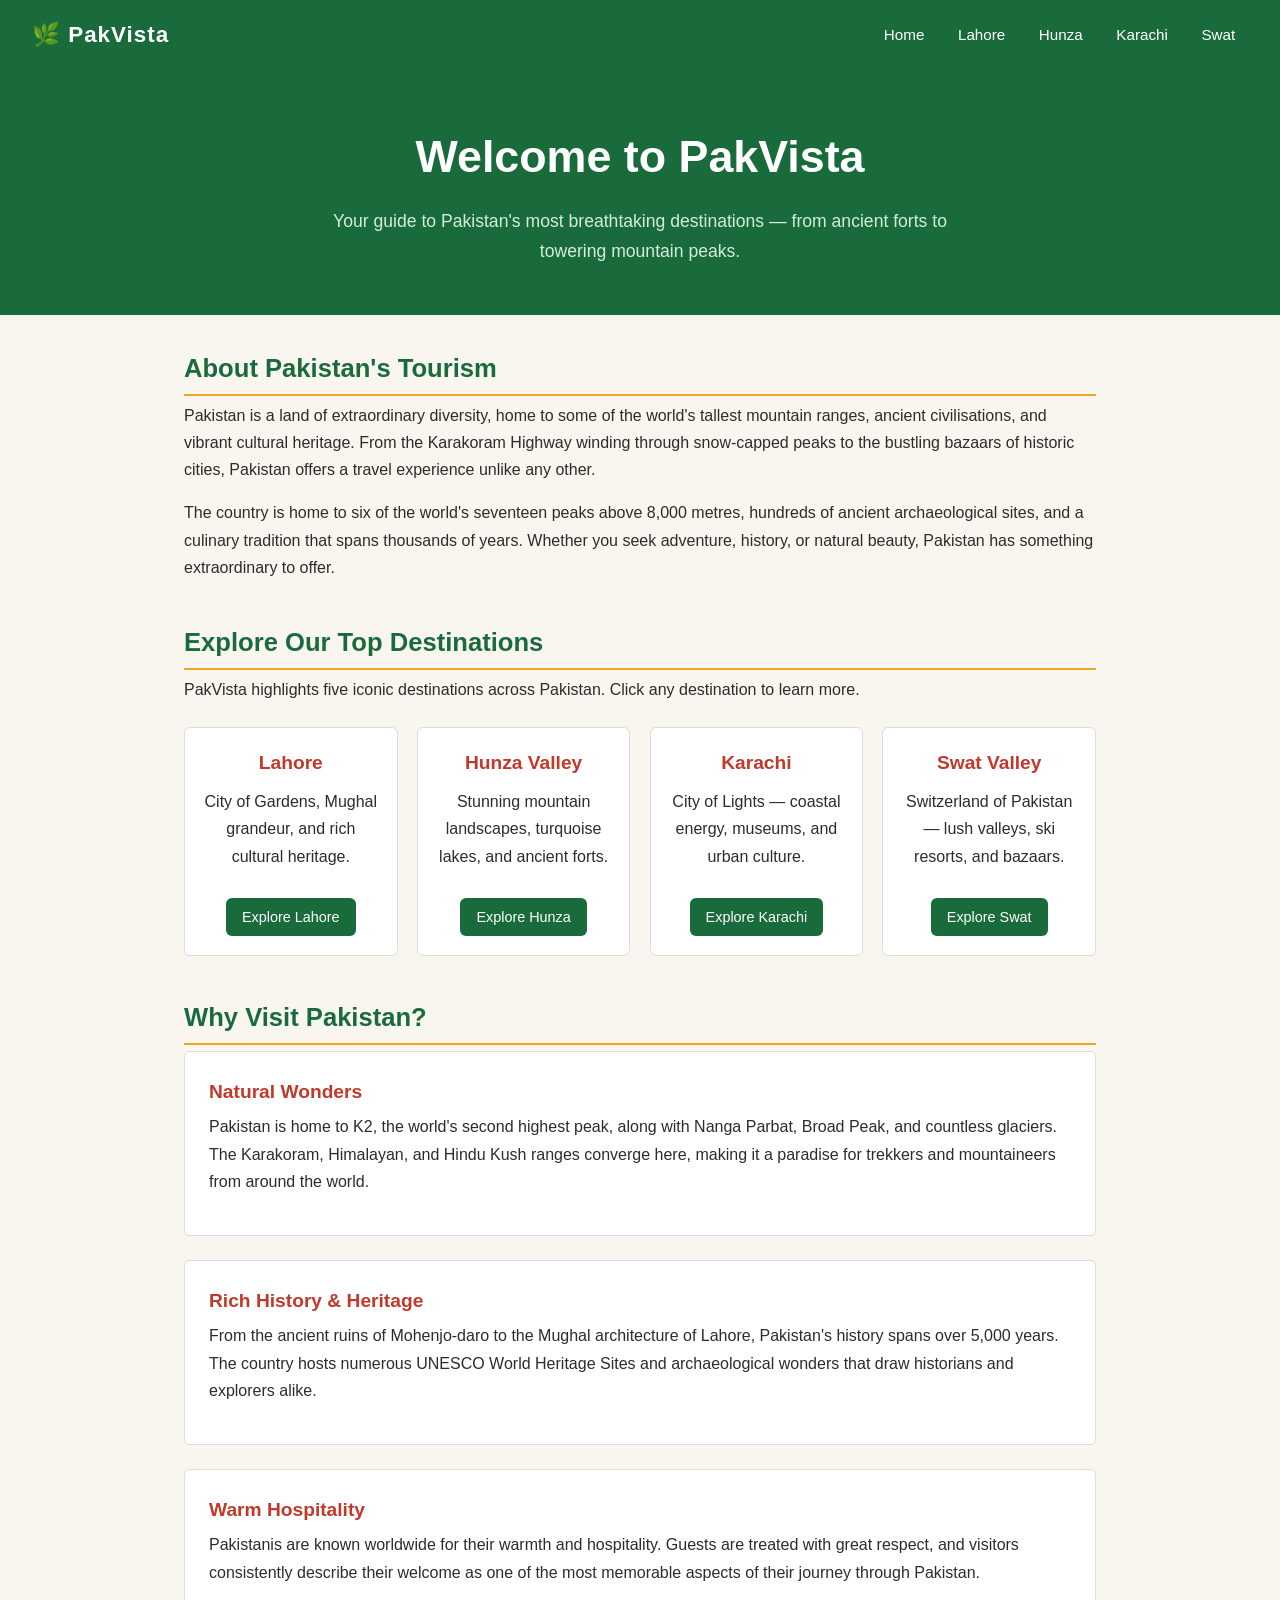
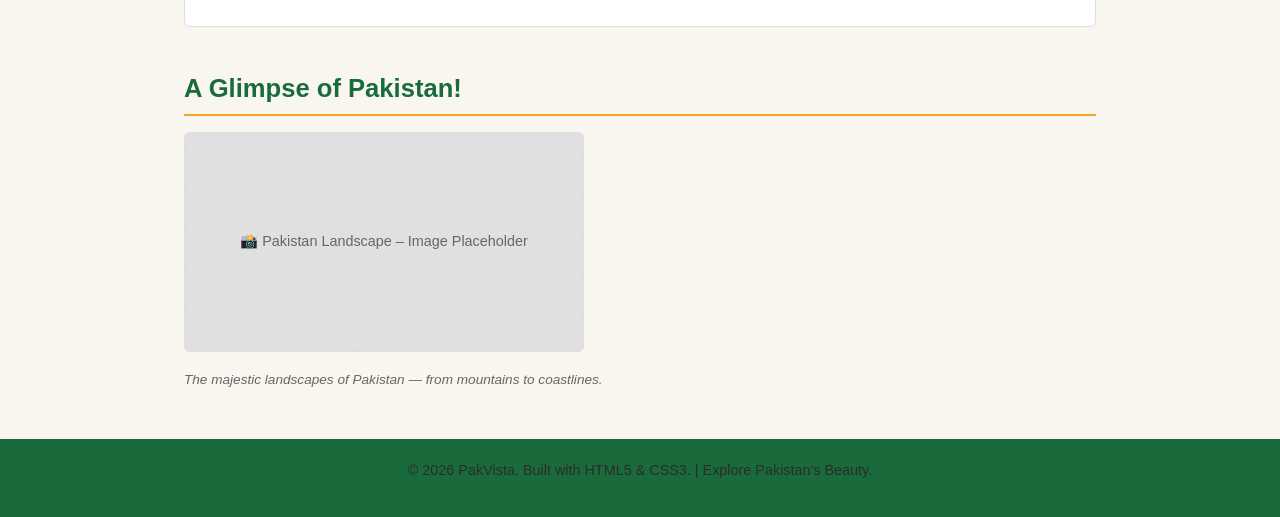
==== index.html @ c1deb564 "index" ====
<!DOCTYPE html>
<html lang="en">
<head>
  <meta charset="UTF-8">
  <meta name="viewport" content="width=device-width, initial-scale=1.0">
  <title>PakVista – Discover Pakistan</title>
  <link rel="stylesheet" href="style.css">
</head>
<body>

  <!-- Navigation -->
  <nav class="nav-bar">
    <span class="nav-logo">🌿 PakVista</span>
    <ul>
      <li><a href="index.html">Home</a></li>
      <li><a href="lahore.html">Lahore</a></li>
      <li><a href="hunza.html">Hunza</a></li>
      <li><a href="karachi.html">Karachi</a></li>
      <li><a href="swat.html">Swat</a></li>
    </ul>
  </nav>

  <!-- Hero -->
  <header class="hero">
    <h1>Welcome to PakVista</h1>
    <p>Your guide to Pakistan's most breathtaking destinations — from ancient forts to towering mountain peaks.</p>
  </header>

  <main>

    <!-- About Pakistan Tourism -->
    <section>
      <h2>About Pakistan's Tourism</h2>
      <p>
        Pakistan is a land of extraordinary diversity, home to some of the world's tallest mountain ranges,
        ancient civilisations, and vibrant cultural heritage. From the Karakoram Highway winding through
        snow-capped peaks to the bustling bazaars of historic cities, Pakistan offers a travel experience
        unlike any other.
      </p>
      <p>
        The country is home to six of the world's seventeen peaks above 8,000 metres, hundreds of ancient
        archaeological sites, and a culinary tradition that spans thousands of years. Whether you seek
        adventure, history, or natural beauty, Pakistan has something extraordinary to offer.
      </p>
    </section>

    <!-- Destinations -->
    <section>
      <h2>Explore Our Top Destinations</h2>
      <p>PakVista highlights five iconic destinations across Pakistan. Click any destination to learn more.</p>

      <div class="destination-grid">

        <div class="destination-card">
          <h3>Lahore</h3>
          <p>City of Gardens, Mughal grandeur, and rich cultural heritage.</p>
          <a href="lahore.html">Explore Lahore</a>
        </div>

        <div class="destination-card">
          <h3>Hunza Valley</h3>
          <p>Stunning mountain landscapes, turquoise lakes, and ancient forts.</p>
          <a href="hunza.html">Explore Hunza</a>
        </div>

        <div class="destination-card">
          <h3>Karachi</h3>
          <p>City of Lights — coastal energy, museums, and urban culture.</p>
          <a href="karachi.html">Explore Karachi</a>
        </div>

        <div class="destination-card">
          <h3>Swat Valley</h3>
          <p>Switzerland of Pakistan — lush valleys, ski resorts, and bazaars.</p>
          <a href="swat.html">Explore Swat</a>
        </div>

      </div>
    </section>

    <!-- Why Visit -->
    <section>
      <h2>Why Visit Pakistan?</h2>
      <article>
        <h3>Natural Wonders</h3>
        <p>
          Pakistan is home to K2, the world's second highest peak, along with Nanga Parbat, Broad Peak,
          and countless glaciers. The Karakoram, Himalayan, and Hindu Kush ranges converge here, making
          it a paradise for trekkers and mountaineers from around the world.
        </p>
      </article>
      <article>
        <h3>Rich History & Heritage</h3>
        <p>
          From the ancient ruins of Mohenjo-daro to the Mughal architecture of Lahore, Pakistan's
          history spans over 5,000 years. The country hosts numerous UNESCO World Heritage Sites and
          archaeological wonders that draw historians and explorers alike.
        </p>
      </article>
      <article>
        <h3>Warm Hospitality</h3>
        <p>
          Pakistanis are known worldwide for their warmth and hospitality. Guests are treated with
          great respect, and visitors consistently describe their welcome as one of the most memorable
          aspects of their journey through Pakistan.
        </p>
      </article>
    </section>

    <!-- Image Placeholder -->
    <section>
      <h2>A Glimpse of Pakistan!</h2>
      <figure>
        <div class="img-placeholder">📸 Pakistan Landscape – Image Placeholder</div>
        <figcaption>The majestic landscapes of Pakistan — from mountains to coastlines.</figcaption>
      </figure>
    </section>

  </main>

  <footer>
    <p>&copy; 2026 PakVista. Built with HTML5 &amp; CSS3. | Explore Pakistan's Beauty.</p>
  </footer>

</body>
</html>
---- style.css ----
/* =============================================
   PakVista – Shared Stylesheet
   All pages must link to this file.
   Do NOT create separate CSS files.
============================================= */

/* ---------- CSS Variables (Color Palette) ---------- */
:root {
  --color-primary:    #1a6b3c;   /* deep green */
  --color-secondary:  #f4a422;   /* golden yellow */
  --color-accent:     #c0392b;   /* pakistan red */
  --color-bg:         #f9f6f0;   /* warm off-white */
  --color-text:       #2c2c2c;
  --color-muted:      #666666;
  --color-white:      #ffffff;
  --color-border:     #dddddd;
  --font-main:        'Segoe UI', Tahoma, Geneva, Verdana, sans-serif;
  --radius:           6px;
}

/* ---------- Reset & Base ---------- */
*, *::before, *::after {
  box-sizing: border-box;
  margin: 0;
  padding: 0;
}

body {
  font-family: var(--font-main);
  background-color: var(--color-bg);
  color: var(--color-text);
  line-height: 1.7;
  font-size: 16px;
}

h1 {
  font-size: 2.2rem;
  color: var(--color-primary);
  margin-bottom: 0.5rem;
}

h2 {
  font-size: 1.6rem;
  color: var(--color-primary);
  margin-bottom: 0.4rem;
  border-bottom: 2px solid var(--color-secondary);
  padding-bottom: 0.2rem;
}

h3 {
  font-size: 1.2rem;
  color: var(--color-accent);
  margin-bottom: 0.3rem;
}

p {
  margin-bottom: 1rem;
  color: var(--color-text);
}

a {
  color: var(--color-primary);
  text-decoration: none;
}

a:hover {
  color: var(--color-secondary);
  text-decoration: underline;
}

ul {
  list-style: none;
  padding: 0;
}

/* ---------- Navigation Bar ---------- */
.nav-bar {
  background-color: var(--color-primary);
  padding: 0 2rem;
  display: flex;
  align-items: center;
  justify-content: space-between;
  flex-wrap: wrap;
}

.nav-bar .nav-logo {
  color: var(--color-white);
  font-size: 1.4rem;
  font-weight: bold;
  padding: 1rem 0;
  letter-spacing: 1px;
}

.nav-bar ul {
  display: flex;
  flex-wrap: wrap;
  gap: 0.5rem;
}

.nav-bar ul li a {
  color: var(--color-white);
  padding: 1rem 0.8rem;
  display: block;
  font-size: 0.95rem;
  transition: background 0.2s;
}

.nav-bar ul li a:hover {
  background-color: var(--color-secondary);
  color: var(--color-text);
  text-decoration: none;
  border-radius: var(--radius);
}

/* ---------- Header / Hero ---------- */
header.hero {
  background-color: var(--color-primary);
  color: var(--color-white);
  padding: 3rem 2rem;
  text-align: center;
}

header.hero h1 {
  color: var(--color-white);
  font-size: 2.8rem;
}

header.hero p {
  color: #d4edda;
  font-size: 1.1rem;
  max-width: 650px;
  margin: 0.8rem auto 0;
}

/* ---------- Main Content ---------- */
main {
  max-width: 960px;
  margin: 2rem auto;
  padding: 0 1.5rem;
}

section {
  margin-bottom: 2.5rem;
}

article {
  background: var(--color-white);
  border: 1px solid var(--color-border);
  border-radius: var(--radius);
  padding: 1.5rem;
  margin-bottom: 1.5rem;
}

/* ---------- Image Placeholder ---------- */
.img-placeholder {
  width: 100%;
  max-width: 400px;
  height: 220px;
  background-color: #e0e0e0;
  border: 2px dashed var(--color-border);
  border-radius: var(--radius);
  display: flex;
  align-items: center;
  justify-content: center;
  color: var(--color-muted);
  font-size: 0.9rem;
  margin: 1rem 0;
}

figure {
  margin: 1rem 0;
}

figcaption {
  font-size: 0.85rem;
  color: var(--color-muted);
  margin-top: 0.3rem;
  font-style: italic;
}

/* ---------- Destination Cards (Home page) ---------- */
.destination-grid {
  display: grid;
  grid-template-columns: repeat(auto-fit, minmax(180px, 1fr));
  gap: 1.2rem;
  margin-top: 1.5rem;
}

.destination-card {
  background: var(--color-white);
  border: 1px solid var(--color-border);
  border-radius: var(--radius);
  padding: 1.2rem;
  text-align: center;
  transition: box-shadow 0.2s;
}

.destination-card:hover {
  box-shadow: 0 4px 12px rgba(0,0,0,0.1);
}

.destination-card h3 {
  margin-bottom: 0.5rem;
}

.destination-card a {
  display: inline-block;
  margin-top: 0.8rem;
  background: var(--color-primary);
  color: var(--color-white);
  padding: 0.4rem 1rem;
  border-radius: var(--radius);
  font-size: 0.9rem;
}

.destination-card a:hover {
  background: var(--color-secondary);
  color: var(--color-text);
  text-decoration: none;
}

/* ---------- Table ---------- */
table {
  width: 100%;
  border-collapse: collapse;
  margin-bottom: 1.5rem;
}

th {
  background-color: var(--color-primary);
  color: var(--color-white);
  padding: 0.7rem 1rem;
  text-align: left;
}

td {
  padding: 0.6rem 1rem;
  border-bottom: 1px solid var(--color-border);
}

tr:nth-child(even) td {
  background-color: #f0f0f0;
}

/* ---------- Footer ---------- */
footer {
  background-color: var(--color-primary);
  color: #cce5d6;
  text-align: center;
  padding: 1.2rem;
  font-size: 0.9rem;
  margin-top: 3rem;
}

footer a {
  color: var(--color-secondary);
}

/* ---------- Media Queries (basic mobile) ---------- */
@media (max-width: 600px) {
  .nav-bar {
    flex-direction: column;
    align-items: flex-start;
  }

  .nav-bar ul {
    flex-direction: column;
    width: 100%;
  }

  header.hero h1 {
    font-size: 1.8rem;
  }

  main {
    padding: 0 1rem;
  }
}
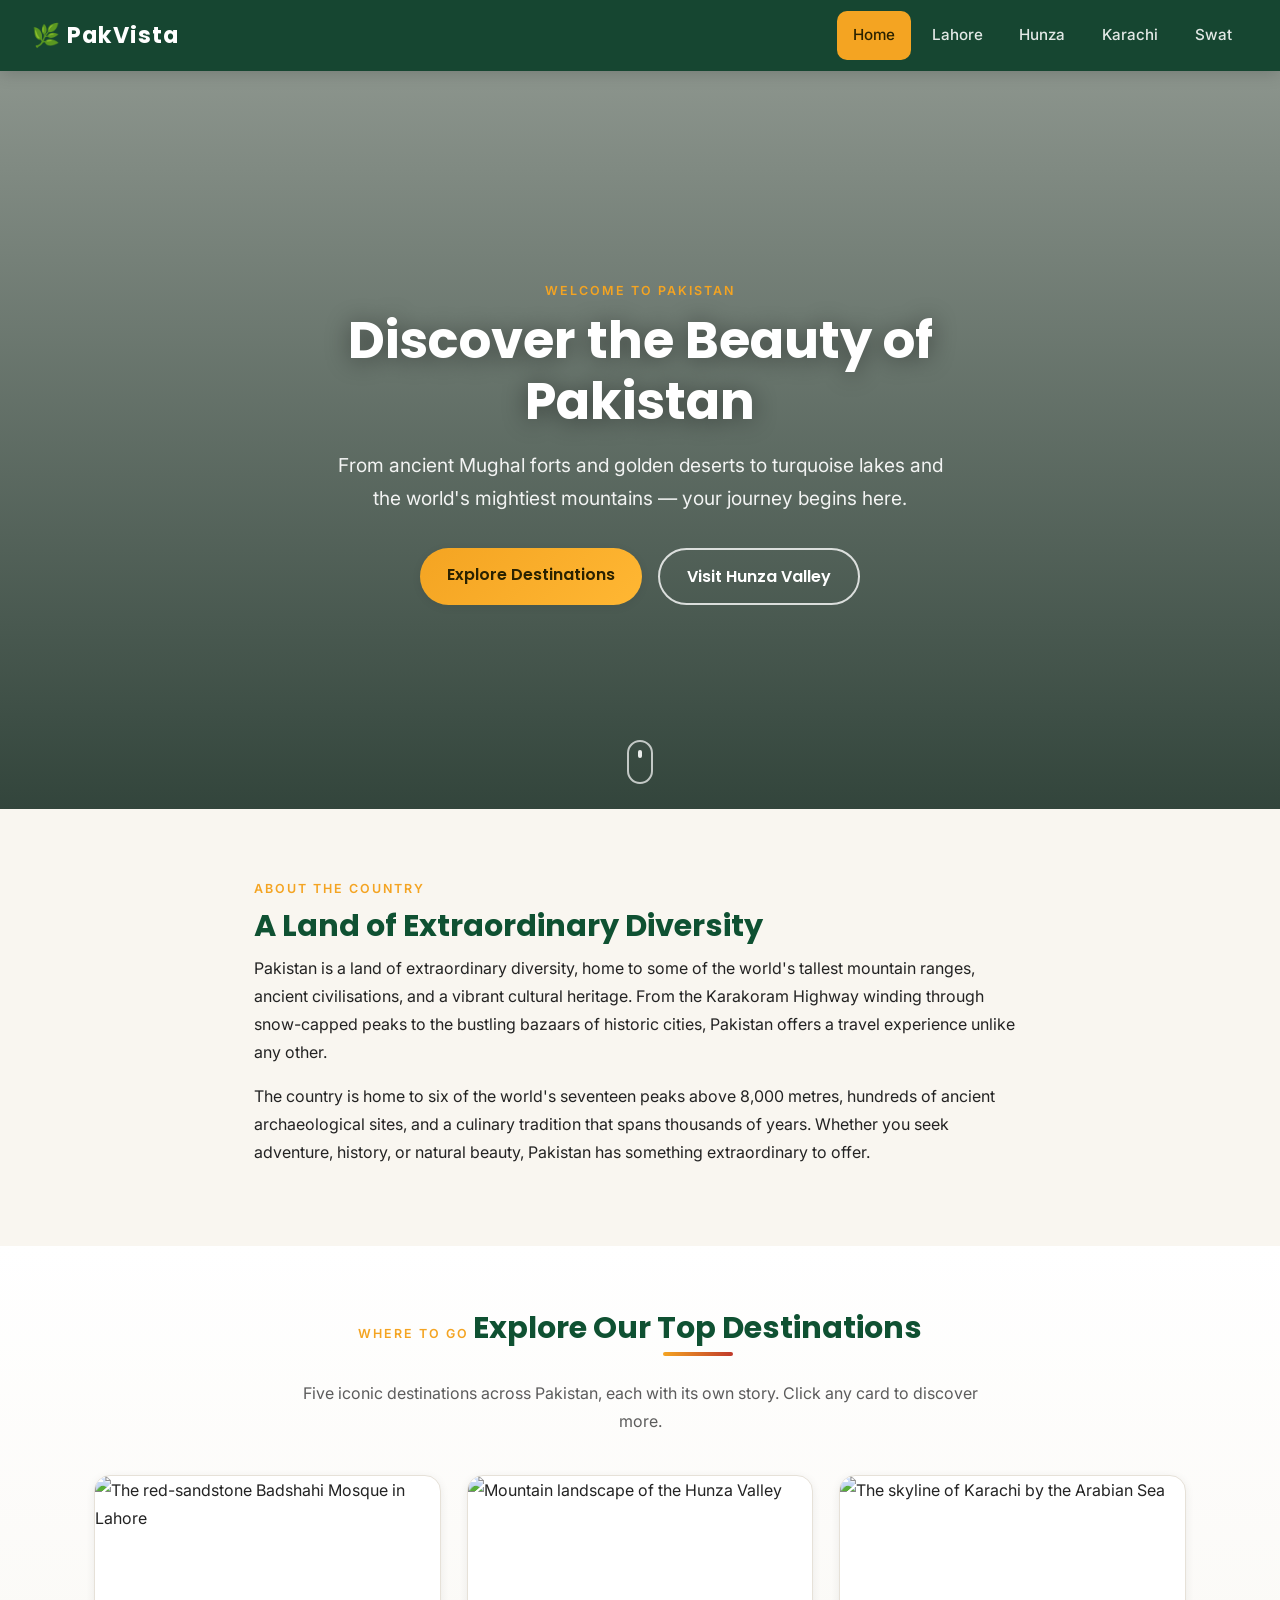
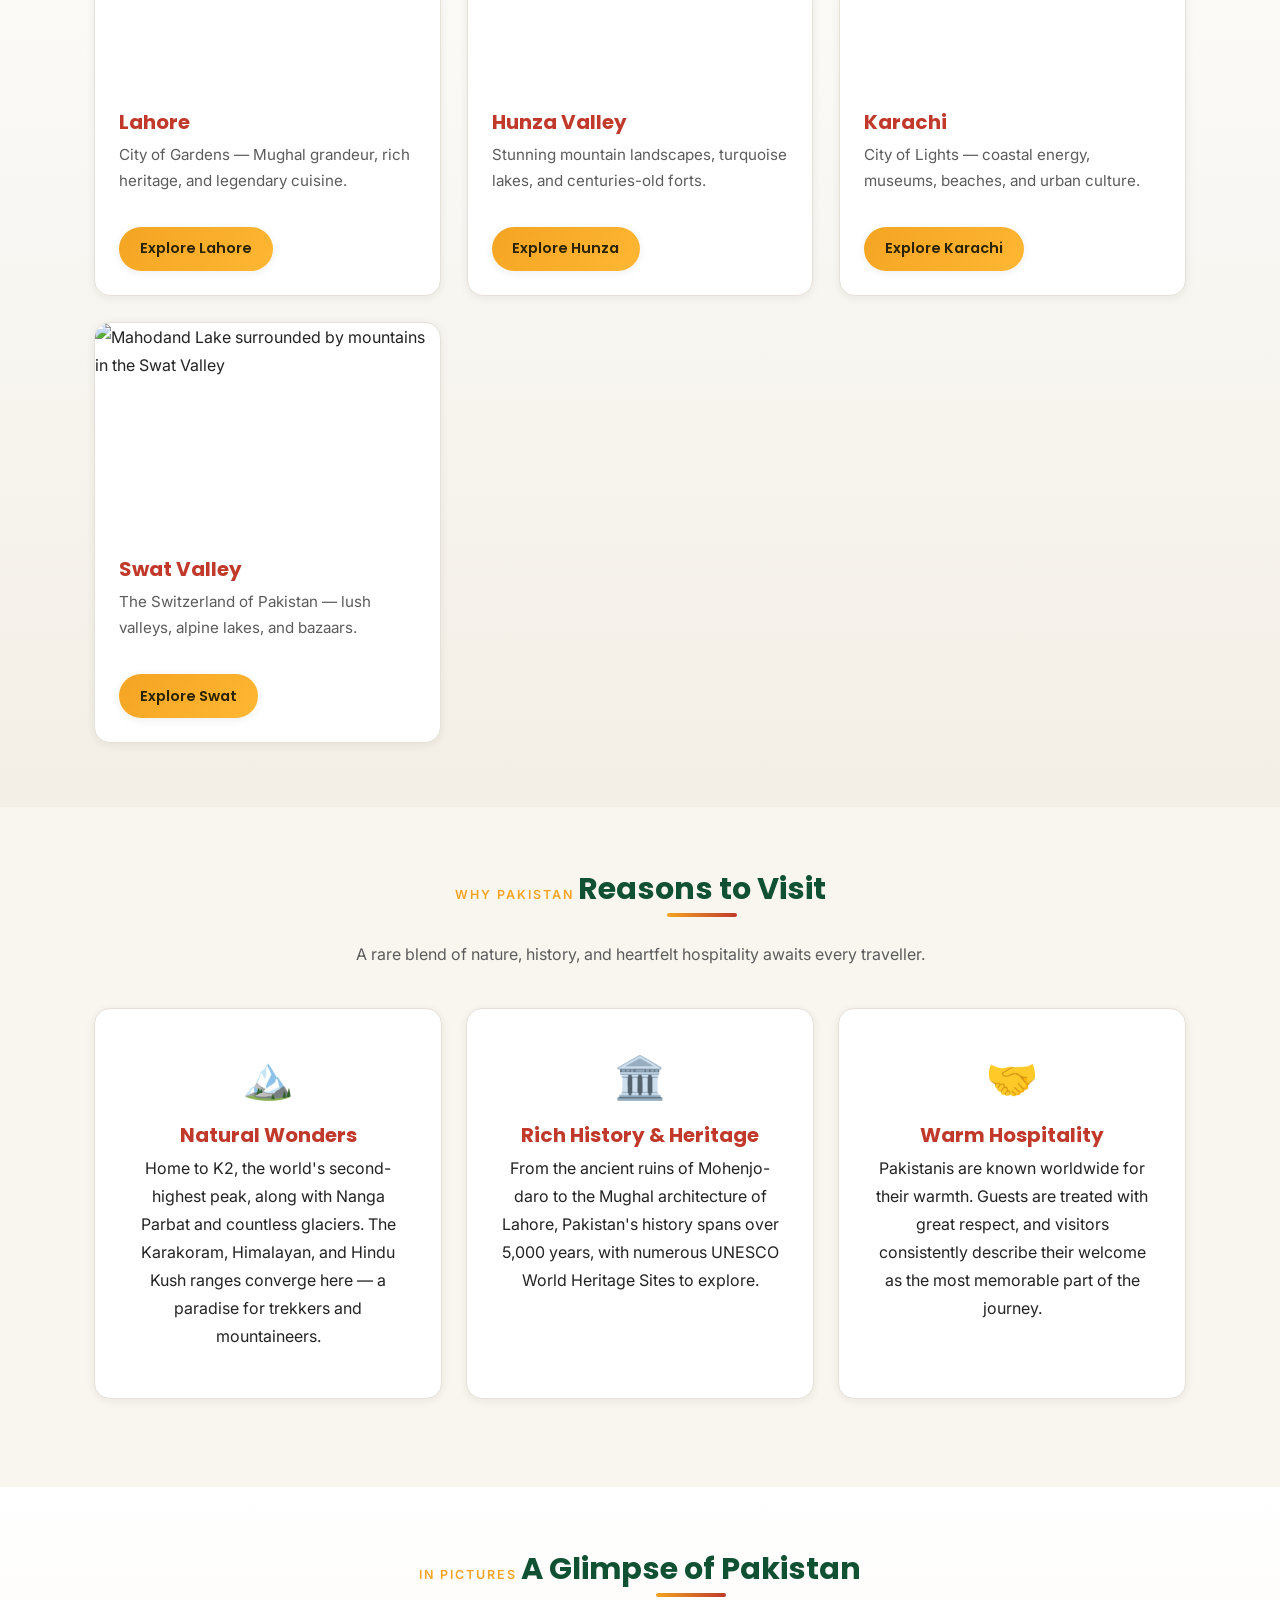
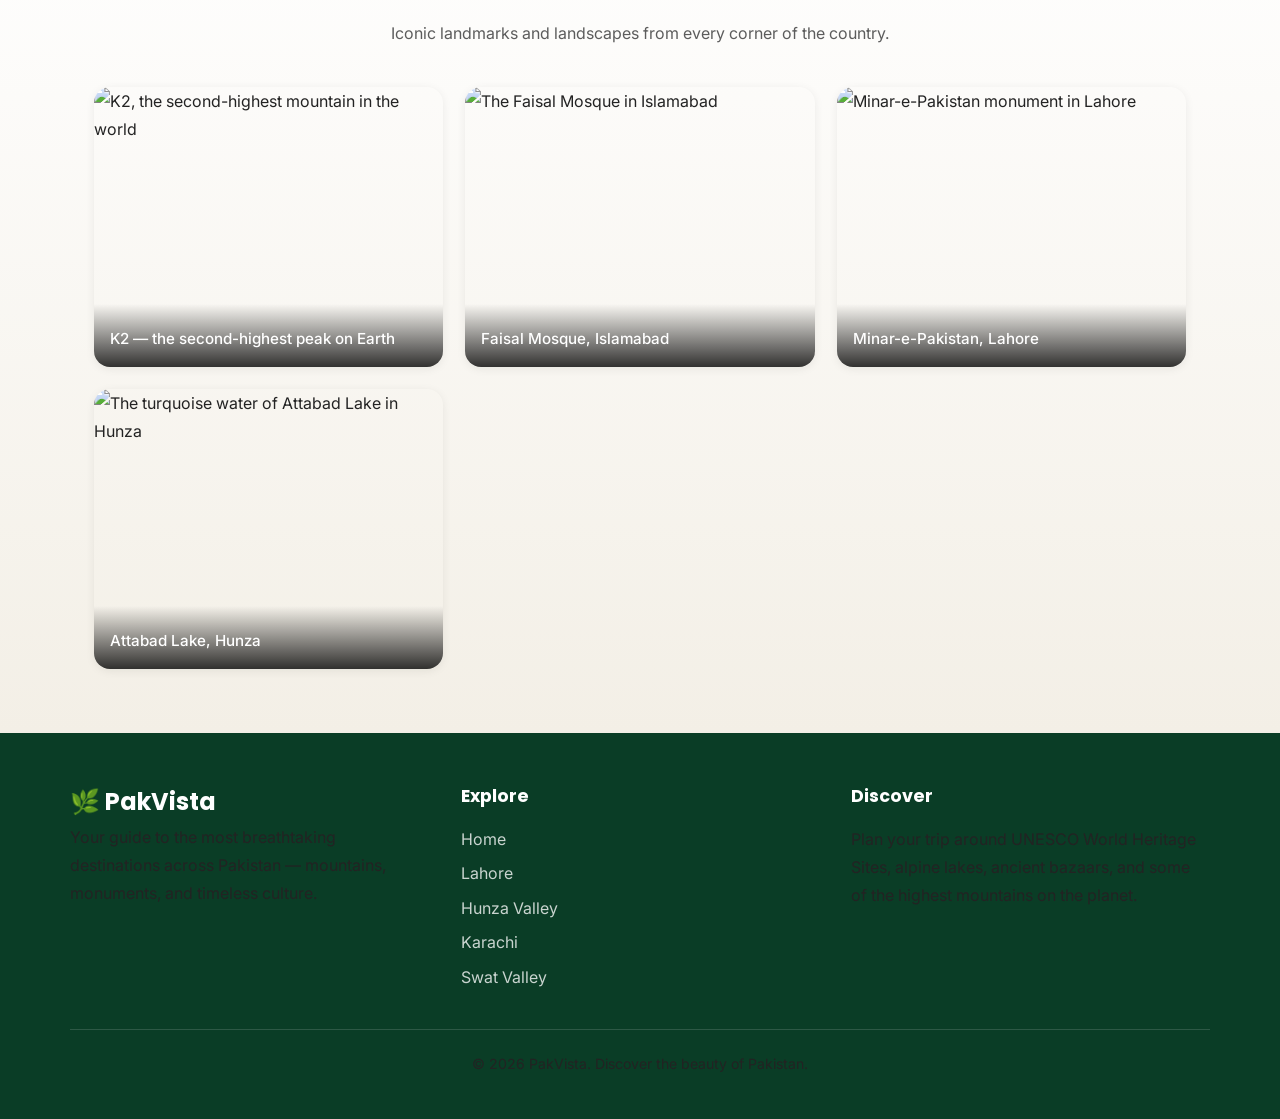
==== commit 7a267226: "feat(ui): redesign PakVista into a modern, animated, multi-page site - Rebuild index and Lahore page" ====
--- a/index.html
+++ b/index.html
@@ -3,7 +3,11 @@
 <head>
   <meta charset="UTF-8">
   <meta name="viewport" content="width=device-width, initial-scale=1.0">
-  <title>PakVista – Discover Pakistan</title>
+  <meta name="description" content="PakVista is your guide to Pakistan's most breathtaking destinations — from the Mughal grandeur of Lahore to the towering peaks of Hunza and Swat.">
+  <title>PakVista – Discover the Beauty of Pakistan</title>
+  <link rel="preconnect" href="https://fonts.googleapis.com">
+  <link rel="preconnect" href="https://fonts.gstatic.com" crossorigin="anonymous">
+  <link rel="stylesheet" href="https://fonts.googleapis.com/css2?family=Inter:wght@400;500;600&family=Poppins:wght@500;600;700&display=swap">
   <link rel="stylesheet" href="style.css">
 </head>
 <body>
@@ -12,7 +16,7 @@
   <nav class="nav-bar">
     <span class="nav-logo">🌿 PakVista</span>
     <ul>
-      <li><a href="index.html">Home</a></li>
+      <li><a href="index.html" class="active">Home</a></li>
       <li><a href="lahore.html">Lahore</a></li>
       <li><a href="hunza.html">Hunza</a></li>
       <li><a href="karachi.html">Karachi</a></li>
@@ -21,106 +25,215 @@
   </nav>
 
   <!-- Hero -->
-  <header class="hero">
-    <h1>Welcome to PakVista</h1>
-    <p>Your guide to Pakistan's most breathtaking destinations — from ancient forts to towering mountain peaks.</p>
+  <header class="hero hero-home">
+    <div class="hero-inner">
+      <span class="eyebrow">Welcome to Pakistan</span>
+      <h1>Discover the Beauty of Pakistan</h1>
+      <p>From ancient Mughal forts and golden deserts to turquoise lakes and the world's mightiest mountains — your journey begins here.</p>
+      <div class="hero-actions">
+        <a href="#destinations" class="btn">Explore Destinations</a>
+        <a href="hunza.html" class="btn btn-ghost">Visit Hunza Valley</a>
+      </div>
+    </div>
+    <span class="scroll-cue" aria-hidden="true"></span>
   </header>
 
   <main>
 
     <!-- About Pakistan Tourism -->
-    <section>
-      <h2>About Pakistan's Tourism</h2>
-      <p>
-        Pakistan is a land of extraordinary diversity, home to some of the world's tallest mountain ranges,
-        ancient civilisations, and vibrant cultural heritage. From the Karakoram Highway winding through
-        snow-capped peaks to the bustling bazaars of historic cities, Pakistan offers a travel experience
-        unlike any other.
-      </p>
-      <p>
-        The country is home to six of the world's seventeen peaks above 8,000 metres, hundreds of ancient
-        archaeological sites, and a culinary tradition that spans thousands of years. Whether you seek
-        adventure, history, or natural beauty, Pakistan has something extraordinary to offer.
-      </p>
+    <section class="section">
+      <div class="container prose reveal">
+        <span class="eyebrow">About the country</span>
+        <h2>A Land of Extraordinary Diversity</h2>
+        <p>
+          Pakistan is a land of extraordinary diversity, home to some of the world's tallest mountain ranges,
+          ancient civilisations, and a vibrant cultural heritage. From the Karakoram Highway winding through
+          snow-capped peaks to the bustling bazaars of historic cities, Pakistan offers a travel experience
+          unlike any other.
+        </p>
+        <p>
+          The country is home to six of the world's seventeen peaks above 8,000 metres, hundreds of ancient
+          archaeological sites, and a culinary tradition that spans thousands of years. Whether you seek
+          adventure, history, or natural beauty, Pakistan has something extraordinary to offer.
+        </p>
+      </div>
     </section>
 
     <!-- Destinations -->
-    <section>
-      <h2>Explore Our Top Destinations</h2>
-      <p>PakVista highlights five iconic destinations across Pakistan. Click any destination to learn more.</p>
-
-      <div class="destination-grid">
-
-        <div class="destination-card">
-          <h3>Lahore</h3>
-          <p>City of Gardens, Mughal grandeur, and rich cultural heritage.</p>
-          <a href="lahore.html">Explore Lahore</a>
-        </div>
-
-        <div class="destination-card">
-          <h3>Hunza Valley</h3>
-          <p>Stunning mountain landscapes, turquoise lakes, and ancient forts.</p>
-          <a href="hunza.html">Explore Hunza</a>
-        </div>
-
-        <div class="destination-card">
-          <h3>Karachi</h3>
-          <p>City of Lights — coastal energy, museums, and urban culture.</p>
-          <a href="karachi.html">Explore Karachi</a>
-        </div>
-
-        <div class="destination-card">
-          <h3>Swat Valley</h3>
-          <p>Switzerland of Pakistan — lush valleys, ski resorts, and bazaars.</p>
-          <a href="swat.html">Explore Swat</a>
-        </div>
-
+    <section class="section section-tinted" id="destinations">
+      <div class="container">
+        <div class="section-head reveal">
+          <span class="eyebrow">Where to go</span>
+          <h2>Explore Our Top Destinations</h2>
+          <p>Five iconic destinations across Pakistan, each with its own story. Click any card to discover more.</p>
+        </div>
+
+        <div class="destination-grid">
+
+          <div class="destination-card reveal d1">
+            <div class="card-media">
+              <img src="https://upload.wikimedia.org/wikipedia/commons/c/c8/Badshahi_Mosque_front_picture.jpg" alt="The red-sandstone Badshahi Mosque in Lahore" loading="lazy">
+            </div>
+            <div class="card-body">
+              <h3>Lahore</h3>
+              <p>City of Gardens — Mughal grandeur, rich heritage, and legendary cuisine.</p>
+              <a href="lahore.html" class="btn">Explore Lahore</a>
+            </div>
+          </div>
+
+          <div class="destination-card reveal d2">
+            <div class="card-media">
+              <img src="https://upload.wikimedia.org/wikipedia/commons/d/dc/Hunza_Valley_HDR.jpg" alt="Mountain landscape of the Hunza Valley" loading="lazy">
+            </div>
+            <div class="card-body">
+              <h3>Hunza Valley</h3>
+              <p>Stunning mountain landscapes, turquoise lakes, and centuries-old forts.</p>
+              <a href="hunza.html" class="btn">Explore Hunza</a>
+            </div>
+          </div>
+
+          <div class="destination-card reveal d3">
+            <div class="card-media">
+              <img src="https://upload.wikimedia.org/wikipedia/commons/d/d2/Dolmen_Towers_Karachi.jpg" alt="The skyline of Karachi by the Arabian Sea" loading="lazy">
+            </div>
+            <div class="card-body">
+              <h3>Karachi</h3>
+              <p>City of Lights — coastal energy, museums, beaches, and urban culture.</p>
+              <a href="karachi.html" class="btn">Explore Karachi</a>
+            </div>
+          </div>
+
+          <div class="destination-card reveal d4">
+            <div class="card-media">
+              <img src="https://upload.wikimedia.org/wikipedia/commons/9/96/Mahodand_l.jpg" alt="Mahodand Lake surrounded by mountains in the Swat Valley" loading="lazy">
+            </div>
+            <div class="card-body">
+              <h3>Swat Valley</h3>
+              <p>The Switzerland of Pakistan — lush valleys, alpine lakes, and bazaars.</p>
+              <a href="swat.html" class="btn">Explore Swat</a>
+            </div>
+          </div>
+
+        </div>
       </div>
     </section>
 
     <!-- Why Visit -->
-    <section>
-      <h2>Why Visit Pakistan?</h2>
-      <article>
-        <h3>Natural Wonders</h3>
-        <p>
-          Pakistan is home to K2, the world's second highest peak, along with Nanga Parbat, Broad Peak,
-          and countless glaciers. The Karakoram, Himalayan, and Hindu Kush ranges converge here, making
-          it a paradise for trekkers and mountaineers from around the world.
-        </p>
-      </article>
-      <article>
-        <h3>Rich History & Heritage</h3>
-        <p>
-          From the ancient ruins of Mohenjo-daro to the Mughal architecture of Lahore, Pakistan's
-          history spans over 5,000 years. The country hosts numerous UNESCO World Heritage Sites and
-          archaeological wonders that draw historians and explorers alike.
-        </p>
-      </article>
-      <article>
-        <h3>Warm Hospitality</h3>
-        <p>
-          Pakistanis are known worldwide for their warmth and hospitality. Guests are treated with
-          great respect, and visitors consistently describe their welcome as one of the most memorable
-          aspects of their journey through Pakistan.
-        </p>
-      </article>
-    </section>
-
-    <!-- Image Placeholder -->
-    <section>
-      <h2>A Glimpse of Pakistan!</h2>
-      <figure>
-        <div class="img-placeholder">📸 Pakistan Landscape – Image Placeholder</div>
-        <figcaption>The majestic landscapes of Pakistan — from mountains to coastlines.</figcaption>
-      </figure>
+    <section class="section">
+      <div class="container">
+        <div class="section-head reveal">
+          <span class="eyebrow">Why Pakistan</span>
+          <h2>Reasons to Visit</h2>
+          <p>A rare blend of nature, history, and heartfelt hospitality awaits every traveller.</p>
+        </div>
+
+        <div class="feature-grid">
+          <article class="feature-card reveal d1">
+            <span class="feature-icon" aria-hidden="true">🏔️</span>
+            <h3>Natural Wonders</h3>
+            <p>
+              Home to K2, the world's second-highest peak, along with Nanga Parbat and countless
+              glaciers. The Karakoram, Himalayan, and Hindu Kush ranges converge here — a paradise
+              for trekkers and mountaineers.
+            </p>
+          </article>
+          <article class="feature-card reveal d2">
+            <span class="feature-icon" aria-hidden="true">🏛️</span>
+            <h3>Rich History &amp; Heritage</h3>
+            <p>
+              From the ancient ruins of Mohenjo-daro to the Mughal architecture of Lahore, Pakistan's
+              history spans over 5,000 years, with numerous UNESCO World Heritage Sites to explore.
+            </p>
+          </article>
+          <article class="feature-card reveal d3">
+            <span class="feature-icon" aria-hidden="true">🤝</span>
+            <h3>Warm Hospitality</h3>
+            <p>
+              Pakistanis are known worldwide for their warmth. Guests are treated with great respect,
+              and visitors consistently describe their welcome as the most memorable part of the journey.
+            </p>
+          </article>
+        </div>
+      </div>
+    </section>
+
+    <!-- Gallery -->
+    <section class="section section-tinted">
+      <div class="container">
+        <div class="section-head reveal">
+          <span class="eyebrow">In pictures</span>
+          <h2>A Glimpse of Pakistan</h2>
+          <p>Iconic landmarks and landscapes from every corner of the country.</p>
+        </div>
+
+        <div class="gallery">
+          <figure class="reveal d1">
+            <img src="https://upload.wikimedia.org/wikipedia/commons/c/c9/Chogori.jpg" alt="K2, the second-highest mountain in the world" loading="lazy">
+            <figcaption>K2 — the second-highest peak on Earth</figcaption>
+          </figure>
+          <figure class="reveal d2">
+            <img src="https://upload.wikimedia.org/wikipedia/commons/e/e0/Ali_Mujtaba_WLM2017_FAISAL_MOSQUE_019.jpg" alt="The Faisal Mosque in Islamabad" loading="lazy">
+            <figcaption>Faisal Mosque, Islamabad</figcaption>
+          </figure>
+          <figure class="reveal d3">
+            <img src="https://upload.wikimedia.org/wikipedia/commons/4/42/Minar_e_Pakistan_2021.jpg" alt="Minar-e-Pakistan monument in Lahore" loading="lazy">
+            <figcaption>Minar-e-Pakistan, Lahore</figcaption>
+          </figure>
+          <figure class="reveal d4">
+            <img src="https://upload.wikimedia.org/wikipedia/commons/5/52/Attabad.jpg" alt="The turquoise water of Attabad Lake in Hunza" loading="lazy">
+            <figcaption>Attabad Lake, Hunza</figcaption>
+          </figure>
+        </div>
+      </div>
     </section>
 
   </main>
 
   <footer>
-    <p>&copy; 2026 PakVista. Built with HTML5 &amp; CSS3. | Explore Pakistan's Beauty.</p>
+    <div class="footer-inner">
+      <div class="footer-brand">
+        <span class="logo">🌿 PakVista</span>
+        <p>Your guide to the most breathtaking destinations across Pakistan — mountains, monuments, and timeless culture.</p>
+      </div>
+      <div>
+        <h4>Explore</h4>
+        <ul>
+          <li><a href="index.html">Home</a></li>
+          <li><a href="lahore.html">Lahore</a></li>
+          <li><a href="hunza.html">Hunza Valley</a></li>
+          <li><a href="karachi.html">Karachi</a></li>
+          <li><a href="swat.html">Swat Valley</a></li>
+        </ul>
+      </div>
+      <div>
+        <h4>Discover</h4>
+        <p>Plan your trip around UNESCO World Heritage Sites, alpine lakes, ancient bazaars, and some of the highest mountains on the planet.</p>
+      </div>
+    </div>
+    <div class="footer-bottom">
+      <p>&copy; 2026 PakVista. Discover the beauty of Pakistan.</p>
+    </div>
   </footer>
 
+  <script>
+    document.documentElement.classList.add('js');
+    document.addEventListener('DOMContentLoaded', function () {
+      var els = document.querySelectorAll('.reveal');
+      if (!('IntersectionObserver' in window)) {
+        els.forEach(function (el) { el.classList.add('is-visible'); });
+        return;
+      }
+      var io = new IntersectionObserver(function (entries) {
+        entries.forEach(function (entry) {
+          if (entry.isIntersecting) {
+            entry.target.classList.add('is-visible');
+            io.unobserve(entry.target);
+          }
+        });
+      }, { threshold: 0.12, rootMargin: '0px 0px -40px 0px' });
+      els.forEach(function (el) { io.observe(el); });
+    });
+  </script>
+
 </body>
-</html>+</html>
--- a/style.css
+++ b/style.css
@@ -4,18 +4,32 @@
    Do NOT create separate CSS files.
 ============================================= */
 
-/* ---------- CSS Variables (Color Palette) ---------- */
+/* Source-order specificity is intentional (base rules first, then
+   contextual hover/state overrides), so disable this ordering rule. */
+/* stylelint-disable no-descending-specificity */
+
+/* ---------- Design Tokens ---------- */
 :root {
-  --color-primary:    #1a6b3c;   /* deep green */
-  --color-secondary:  #f4a422;   /* golden yellow */
-  --color-accent:     #c0392b;   /* pakistan red */
-  --color-bg:         #f9f6f0;   /* warm off-white */
-  --color-text:       #2c2c2c;
-  --color-muted:      #666666;
-  --color-white:      #ffffff;
-  --color-border:     #dddddd;
-  --font-main:        'Segoe UI', Tahoma, Geneva, Verdana, sans-serif;
-  --radius:           6px;
+  --color-primary:      #0f5132;   /* deep emerald */
+  --color-primary-dark: #0a3d26;
+  --color-secondary:    #f4a422;   /* golden yellow */
+  --color-secondary-2:  #ffb733;
+  --color-accent:       #c0392b;   /* pakistan red */
+  --color-bg:           #f9f6f0;   /* warm off-white */
+  --color-surface:      #fff;
+  --color-text:         #232323;
+  --color-muted:        #5c5c5c;
+  --color-white:        #fff;
+  --color-border:       #e6e1d8;
+  --font-head:          'Poppins', 'Segoe UI', tahoma, sans-serif;
+  --font-body:          'Inter', 'Segoe UI', tahoma, geneva, verdana, sans-serif;
+  --radius:             16px;
+  --radius-sm:          10px;
+  --shadow-sm:          0 2px 10px rgb(15 30 20 / 7%);
+  --shadow-md:          0 12px 30px rgb(15 30 20 / 12%);
+  --shadow-lg:          0 24px 55px rgb(15 30 20 / 20%);
+  --transition:         0.35s cubic-bezier(0.22, 1, 0.36, 1);
+  --maxw:               1140px;
 }
 
 /* ---------- Reset & Base ---------- */
@@ -25,32 +39,40 @@
   padding: 0;
 }
 
+html {
+  scroll-behavior: smooth;
+}
+
 body {
-  font-family: var(--font-main);
+  font-family: var(--font-body);
   background-color: var(--color-bg);
   color: var(--color-text);
-  line-height: 1.7;
+  line-height: 1.75;
   font-size: 16px;
+  overflow-x: hidden;
+}
+
+h1, h2, h3 {
+  font-family: var(--font-head);
+  line-height: 1.2;
 }
 
 h1 {
-  font-size: 2.2rem;
+  font-size: 2.4rem;
   color: var(--color-primary);
   margin-bottom: 0.5rem;
 }
 
 h2 {
-  font-size: 1.6rem;
+  font-size: 1.9rem;
   color: var(--color-primary);
+  margin-bottom: 0.6rem;
+}
+
+h3 {
+  font-size: 1.25rem;
+  color: var(--color-accent);
   margin-bottom: 0.4rem;
-  border-bottom: 2px solid var(--color-secondary);
-  padding-bottom: 0.2rem;
-}
-
-h3 {
-  font-size: 1.2rem;
-  color: var(--color-accent);
-  margin-bottom: 0.3rem;
 }
 
 p {
@@ -61,32 +83,127 @@
 a {
   color: var(--color-primary);
   text-decoration: none;
+  transition: color var(--transition);
 }
 
 a:hover {
   color: var(--color-secondary);
-  text-decoration: underline;
 }
 
 ul {
   list-style: none;
-  padding: 0;
+}
+
+img {
+  max-width: 100%;
+  display: block;
+}
+
+/* ---------- Layout Helpers ---------- */
+.container {
+  max-width: var(--maxw);
+  margin: 0 auto;
+  padding: 0 1.5rem;
+}
+
+.section {
+  padding: 4rem 0;
+}
+
+.section-tinted {
+  background: linear-gradient(180deg, #fff 0%, #f3efe6 100%);
+}
+
+.section-head {
+  text-align: center;
+  max-width: 720px;
+  margin: 0 auto 2.5rem;
+}
+
+.section-head h2 {
+  display: inline-block;
+  position: relative;
+  padding-bottom: 0.6rem;
+}
+
+.section-head h2::after {
+  content: "";
+  position: absolute;
+  left: 50%;
+  bottom: 0;
+  width: 70px;
+  height: 4px;
+  border-radius: 4px;
+  background: linear-gradient(90deg, var(--color-secondary), var(--color-accent));
+  transform: translateX(-50%);
+}
+
+.section-head p {
+  color: var(--color-muted);
+  margin-top: 0.8rem;
+}
+
+.eyebrow {
+  display: inline-block;
+  text-transform: uppercase;
+  letter-spacing: 2px;
+  font-size: 0.78rem;
+  font-weight: 600;
+  color: var(--color-secondary);
+  margin-bottom: 0.5rem;
+}
+
+/* ---------- Buttons ---------- */
+.btn {
+  display: inline-block;
+  background: linear-gradient(135deg, var(--color-secondary), var(--color-secondary-2));
+  color: #2a2200;
+  padding: 0.8rem 1.7rem;
+  border-radius: 50px;
+  font-weight: 600;
+  font-family: var(--font-head);
+  box-shadow: var(--shadow-sm);
+  transition: transform var(--transition), box-shadow var(--transition);
+}
+
+.btn:hover {
+  color: #2a2200;
+  transform: translateY(-3px);
+  box-shadow: var(--shadow-md);
+}
+
+.btn-ghost {
+  background: transparent;
+  border: 2px solid rgb(255 255 255 / 80%);
+  color: var(--color-white);
+  box-shadow: none;
+}
+
+.btn-ghost:hover {
+  background: rgb(255 255 255 / 14%);
+  color: var(--color-white);
 }
 
 /* ---------- Navigation Bar ---------- */
 .nav-bar {
-  background-color: var(--color-primary);
+  position: sticky;
+  top: 0;
+  z-index: 1000;
+  background-color: rgb(10 61 38 / 95%);
+  backdrop-filter: blur(10px);
   padding: 0 2rem;
   display: flex;
   align-items: center;
   justify-content: space-between;
   flex-wrap: wrap;
+  box-shadow: 0 2px 16px rgb(0 0 0 / 18%);
 }
 
 .nav-bar .nav-logo {
   color: var(--color-white);
+  font-family: var(--font-head);
   font-size: 1.4rem;
-  font-weight: bold;
+  font-weight: 700;
   padding: 1rem 0;
   letter-spacing: 1px;
 }
@@ -94,77 +211,292 @@
 .nav-bar ul {
   display: flex;
   flex-wrap: wrap;
-  gap: 0.5rem;
+  gap: 0.3rem;
 }
 
 .nav-bar ul li a {
-  color: var(--color-white);
-  padding: 1rem 0.8rem;
+  color: rgb(255 255 255 / 88%);
+  padding: 0.7rem 1rem;
   display: block;
   font-size: 0.95rem;
-  transition: background 0.2s;
-}
-
-.nav-bar ul li a:hover {
+  font-weight: 500;
+  border-radius: var(--radius-sm);
+  transition: background var(--transition), color var(--transition);
+}
+
+.nav-bar ul li a:hover,
+.nav-bar ul li a.active {
   background-color: var(--color-secondary);
-  color: var(--color-text);
-  text-decoration: none;
-  border-radius: var(--radius);
-}
-
-/* ---------- Header / Hero ---------- */
+  color: #2a2200;
+}
+
+/* ---------- Hero ---------- */
 header.hero {
-  background-color: var(--color-primary);
-  color: var(--color-white);
-  padding: 3rem 2rem;
+  position: relative;
+  min-height: 82vh;
+  display: flex;
+  flex-direction: column;
+  align-items: center;
+  justify-content: center;
   text-align: center;
+  padding: 6rem 1.5rem;
+  color: var(--color-white);
+  background-position: center;
+  background-size: cover;
+  background-repeat: no-repeat;
+}
+
+header.hero::before {
+  content: "";
+  position: absolute;
+  inset: 0;
+  background: linear-gradient(180deg, rgb(7 30 20 / 45%) 0%, rgb(7 30 20 / 82%) 100%);
+}
+
+header.hero .hero-inner {
+  position: relative;
+  z-index: 1;
+  max-width: 760px;
 }
 
 header.hero h1 {
   color: var(--color-white);
-  font-size: 2.8rem;
+  font-size: 3.2rem;
+  text-shadow: 0 2px 24px rgb(0 0 0 / 45%);
+  animation: fade-up 0.9s both;
 }
 
 header.hero p {
-  color: #d4edda;
-  font-size: 1.1rem;
-  max-width: 650px;
-  margin: 0.8rem auto 0;
+  color: rgb(255 255 255 / 92%);
+  font-size: 1.2rem;
+  max-width: 620px;
+  margin: 1rem auto 2rem;
+  animation: fade-up 0.9s 0.15s both;
+}
+
+.hero-actions {
+  display: flex;
+  gap: 1rem;
+  justify-content: center;
+  flex-wrap: wrap;
+  animation: fade-up 0.9s 0.3s both;
+}
+
+.scroll-cue {
+  position: absolute;
+  bottom: 1.6rem;
+  left: 50%;
+  z-index: 1;
+  width: 26px;
+  height: 44px;
+  border: 2px solid rgb(255 255 255 / 70%);
+  border-radius: 14px;
+  transform: translateX(-50%);
+}
+
+.scroll-cue::before {
+  content: "";
+  position: absolute;
+  top: 8px;
+  left: 50%;
+  width: 4px;
+  height: 8px;
+  border-radius: 4px;
+  background: rgb(255 255 255 / 90%);
+  transform: translateX(-50%);
+  animation: scroll-bounce 1.6s infinite;
+}
+
+/* Hero background images (popular locations) */
+.hero-home {
+  background-image: url("https://upload.wikimedia.org/wikipedia/commons/d/dc/Hunza_Valley_HDR.jpg");
+}
+
+.hero-lahore {
+  background-image: url("https://upload.wikimedia.org/wikipedia/commons/c/c8/Badshahi_Mosque_front_picture.jpg");
+}
+
+.hero-hunza {
+  background-image: url("https://upload.wikimedia.org/wikipedia/commons/5/52/Attabad.jpg");
+}
+
+.hero-karachi {
+  background-image: url("https://upload.wikimedia.org/wikipedia/commons/d/d2/Dolmen_Towers_Karachi.jpg");
+}
+
+.hero-swat {
+  background-image: url("https://upload.wikimedia.org/wikipedia/commons/9/96/Mahodand_l.jpg");
 }
 
 /* ---------- Main Content ---------- */
 main {
-  max-width: 960px;
-  margin: 2rem auto;
-  padding: 0 1.5rem;
-}
-
-section {
-  margin-bottom: 2.5rem;
+  display: block;
+}
+
+.prose {
+  max-width: 820px;
+  margin: 0 auto;
 }
 
 article {
-  background: var(--color-white);
+  background: var(--color-surface);
   border: 1px solid var(--color-border);
   border-radius: var(--radius);
+  padding: 1.8rem;
+  margin-bottom: 1.5rem;
+  box-shadow: var(--shadow-sm);
+  transition: transform var(--transition), box-shadow var(--transition);
+}
+
+article:hover {
+  transform: translateY(-4px);
+  box-shadow: var(--shadow-md);
+}
+
+/* ---------- Feature (Why Visit) ---------- */
+.feature-grid {
+  display: grid;
+  grid-template-columns: repeat(auto-fit, minmax(260px, 1fr));
+  gap: 1.5rem;
+}
+
+.feature-card {
+  background: var(--color-surface);
+  border: 1px solid var(--color-border);
+  border-radius: var(--radius);
+  padding: 2rem;
+  text-align: center;
+  box-shadow: var(--shadow-sm);
+  transition: transform var(--transition), box-shadow var(--transition);
+}
+
+.feature-card:hover {
+  transform: translateY(-6px);
+  box-shadow: var(--shadow-lg);
+}
+
+.feature-card .feature-icon {
+  font-size: 2.6rem;
+  display: block;
+  margin-bottom: 0.6rem;
+}
+
+/* ---------- Destination Cards ---------- */
+.destination-grid {
+  display: grid;
+  grid-template-columns: repeat(auto-fit, minmax(260px, 1fr));
+  gap: 1.6rem;
+}
+
+.destination-card {
+  background: var(--color-surface);
+  border: 1px solid var(--color-border);
+  border-radius: var(--radius);
+  overflow: hidden;
+  box-shadow: var(--shadow-sm);
+  display: flex;
+  flex-direction: column;
+  transition: transform var(--transition), box-shadow var(--transition);
+}
+
+.destination-card:hover {
+  transform: translateY(-8px);
+  box-shadow: var(--shadow-lg);
+}
+
+.card-media {
+  height: 210px;
+  overflow: hidden;
+}
+
+.card-media img {
+  width: 100%;
+  height: 100%;
+  object-fit: cover;
+  transition: transform 0.7s cubic-bezier(0.22, 1, 0.36, 1);
+}
+
+.destination-card:hover .card-media img {
+  transform: scale(1.09);
+}
+
+.card-body {
   padding: 1.5rem;
-  margin-bottom: 1.5rem;
-}
-
-/* ---------- Image Placeholder ---------- */
-.img-placeholder {
+  display: flex;
+  flex-direction: column;
+  flex: 1;
+}
+
+.card-body h3 {
+  margin-bottom: 0.5rem;
+}
+
+.card-body p {
+  color: var(--color-muted);
+  font-size: 0.95rem;
+  flex: 1;
+}
+
+.card-body .btn {
+  align-self: flex-start;
+  margin-top: 1rem;
+  padding: 0.6rem 1.3rem;
+  font-size: 0.9rem;
+}
+
+/* ---------- Gallery ---------- */
+.gallery {
+  display: grid;
+  grid-template-columns: repeat(auto-fit, minmax(280px, 1fr));
+  gap: 1.4rem;
+}
+
+.gallery figure {
+  position: relative;
+  margin: 0;
+  border-radius: var(--radius);
+  overflow: hidden;
+  box-shadow: var(--shadow-sm);
+}
+
+.gallery img {
   width: 100%;
-  max-width: 400px;
-  height: 220px;
-  background-color: #e0e0e0;
-  border: 2px dashed var(--color-border);
+  height: 280px;
+  object-fit: cover;
+  transition: transform 0.7s cubic-bezier(0.22, 1, 0.36, 1);
+}
+
+.gallery figure:hover img {
+  transform: scale(1.08);
+}
+
+.gallery figcaption {
+  position: absolute;
+  inset: auto 0 0;
+  padding: 1.4rem 1rem 0.9rem;
+  color: var(--color-white);
+  font-size: 0.95rem;
+  font-style: normal;
+  font-weight: 500;
+  background: linear-gradient(transparent, rgb(0 0 0 / 80%));
+}
+
+/* ---------- Standalone Figure (in-page image) ---------- */
+.feature-photo {
   border-radius: var(--radius);
-  display: flex;
-  align-items: center;
-  justify-content: center;
-  color: var(--color-muted);
-  font-size: 0.9rem;
-  margin: 1rem 0;
+  overflow: hidden;
+  box-shadow: var(--shadow-md);
+  margin: 0 0 0.6rem;
+}
+
+.feature-photo img {
+  width: 100%;
+  height: auto;
+  transition: transform 0.7s cubic-bezier(0.22, 1, 0.36, 1);
+}
+
+.feature-photo:hover img {
+  transform: scale(1.04);
 }
 
 figure {
@@ -172,107 +504,200 @@
 }
 
 figcaption {
-  font-size: 0.85rem;
+  font-size: 0.88rem;
   color: var(--color-muted);
-  margin-top: 0.3rem;
+  margin-top: 0.4rem;
   font-style: italic;
 }
 
-/* ---------- Destination Cards (Home page) ---------- */
-.destination-grid {
-  display: grid;
-  grid-template-columns: repeat(auto-fit, minmax(180px, 1fr));
-  gap: 1.2rem;
-  margin-top: 1.5rem;
-}
-
-.destination-card {
-  background: var(--color-white);
-  border: 1px solid var(--color-border);
+/* ---------- Table ---------- */
+.table-wrap {
+  overflow-x: auto;
   border-radius: var(--radius);
-  padding: 1.2rem;
-  text-align: center;
-  transition: box-shadow 0.2s;
-}
-
-.destination-card:hover {
-  box-shadow: 0 4px 12px rgba(0,0,0,0.1);
-}
-
-.destination-card h3 {
-  margin-bottom: 0.5rem;
-}
-
-.destination-card a {
-  display: inline-block;
-  margin-top: 0.8rem;
-  background: var(--color-primary);
-  color: var(--color-white);
-  padding: 0.4rem 1rem;
-  border-radius: var(--radius);
-  font-size: 0.9rem;
-}
-
-.destination-card a:hover {
-  background: var(--color-secondary);
-  color: var(--color-text);
-  text-decoration: none;
-}
-
-/* ---------- Table ---------- */
+  box-shadow: var(--shadow-sm);
+}
+
 table {
   width: 100%;
   border-collapse: collapse;
-  margin-bottom: 1.5rem;
+  background: var(--color-surface);
+  overflow: hidden;
 }
 
 th {
   background-color: var(--color-primary);
   color: var(--color-white);
-  padding: 0.7rem 1rem;
+  padding: 0.9rem 1.1rem;
   text-align: left;
+  font-family: var(--font-head);
 }
 
 td {
-  padding: 0.6rem 1rem;
+  padding: 0.8rem 1.1rem;
   border-bottom: 1px solid var(--color-border);
 }
 
 tr:nth-child(even) td {
-  background-color: #f0f0f0;
+  background-color: #f5f2eb;
 }
 
 /* ---------- Footer ---------- */
 footer {
-  background-color: var(--color-primary);
-  color: #cce5d6;
+  background-color: var(--color-primary-dark);
+  color: rgb(255 255 255 / 80%);
+  padding: 3rem 1.5rem 1.6rem;
+  margin-top: 0;
+}
+
+.footer-inner {
+  max-width: var(--maxw);
+  margin: 0 auto;
+  display: grid;
+  grid-template-columns: repeat(auto-fit, minmax(220px, 1fr));
+  gap: 2rem;
+  text-align: left;
+}
+
+.footer-inner h4 {
+  color: var(--color-white);
+  font-family: var(--font-head);
+  margin-bottom: 0.8rem;
+  font-size: 1.1rem;
+}
+
+.footer-brand .logo {
+  font-family: var(--font-head);
+  font-size: 1.5rem;
+  font-weight: 700;
+  color: var(--color-white);
+}
+
+.footer-inner ul li {
+  margin-bottom: 0.4rem;
+}
+
+.footer-inner ul li a {
+  color: rgb(255 255 255 / 78%);
+}
+
+.footer-inner ul li a:hover {
+  color: var(--color-secondary);
+}
+
+.footer-bottom {
+  max-width: var(--maxw);
+  margin: 2rem auto 0;
+  padding-top: 1.4rem;
+  border-top: 1px solid rgb(255 255 255 / 14%);
   text-align: center;
-  padding: 1.2rem;
-  font-size: 0.9rem;
-  margin-top: 3rem;
-}
-
-footer a {
-  color: var(--color-secondary);
-}
-
-/* ---------- Media Queries (basic mobile) ---------- */
-@media (max-width: 600px) {
+  font-size: 0.88rem;
+  color: rgb(255 255 255 / 65%);
+}
+
+/* ---------- Animations ---------- */
+@keyframes fade-up {
+  from {
+    opacity: 0;
+    transform: translateY(26px);
+  }
+
+  to {
+    opacity: 1;
+    transform: translateY(0);
+  }
+}
+
+@keyframes scroll-bounce {
+  0%, 100% {
+    transform: translate(-50%, 0);
+    opacity: 1;
+  }
+
+  50% {
+    transform: translate(-50%, 12px);
+    opacity: 0.4;
+  }
+}
+
+/* Scroll reveal (progressive enhancement; visible without JS) */
+.js .reveal {
+  opacity: 0;
+  transform: translateY(30px);
+  transition: opacity 0.7s ease, transform 0.7s cubic-bezier(0.22, 1, 0.36, 1);
+}
+
+.js .reveal.is-visible {
+  opacity: 1;
+  transform: translateY(0);
+}
+
+.reveal.d1 {
+  transition-delay: 0.08s;
+}
+
+.reveal.d2 {
+  transition-delay: 0.16s;
+}
+
+.reveal.d3 {
+  transition-delay: 0.24s;
+}
+
+.reveal.d4 {
+  transition-delay: 0.32s;
+}
+
+/* ---------- Reduced Motion ---------- */
+@media (prefers-reduced-motion: reduce) {
+  html {
+    scroll-behavior: auto;
+  }
+
+  *, *::before, *::after {
+    animation-duration: 0.01ms !important;
+    animation-iteration-count: 1 !important;
+    transition-duration: 0.01ms !important;
+  }
+
+  .js .reveal {
+    opacity: 1;
+    transform: none;
+  }
+}
+
+/* ---------- Responsive ---------- */
+@media (width <= 768px) {
+  header.hero h1 {
+    font-size: 2.3rem;
+  }
+
+  header.hero p {
+    font-size: 1.05rem;
+  }
+
+  h2 {
+    font-size: 1.6rem;
+  }
+
+  .section {
+    padding: 3rem 0;
+  }
+}
+
+@media (width <= 560px) {
   .nav-bar {
     flex-direction: column;
     align-items: flex-start;
+    padding: 0 1rem;
   }
 
   .nav-bar ul {
     flex-direction: column;
     width: 100%;
-  }
-
-  header.hero h1 {
-    font-size: 1.8rem;
-  }
-
-  main {
-    padding: 0 1rem;
-  }
-}+    padding-bottom: 0.6rem;
+  }
+
+  header.hero {
+    min-height: 70vh;
+  }
+}
